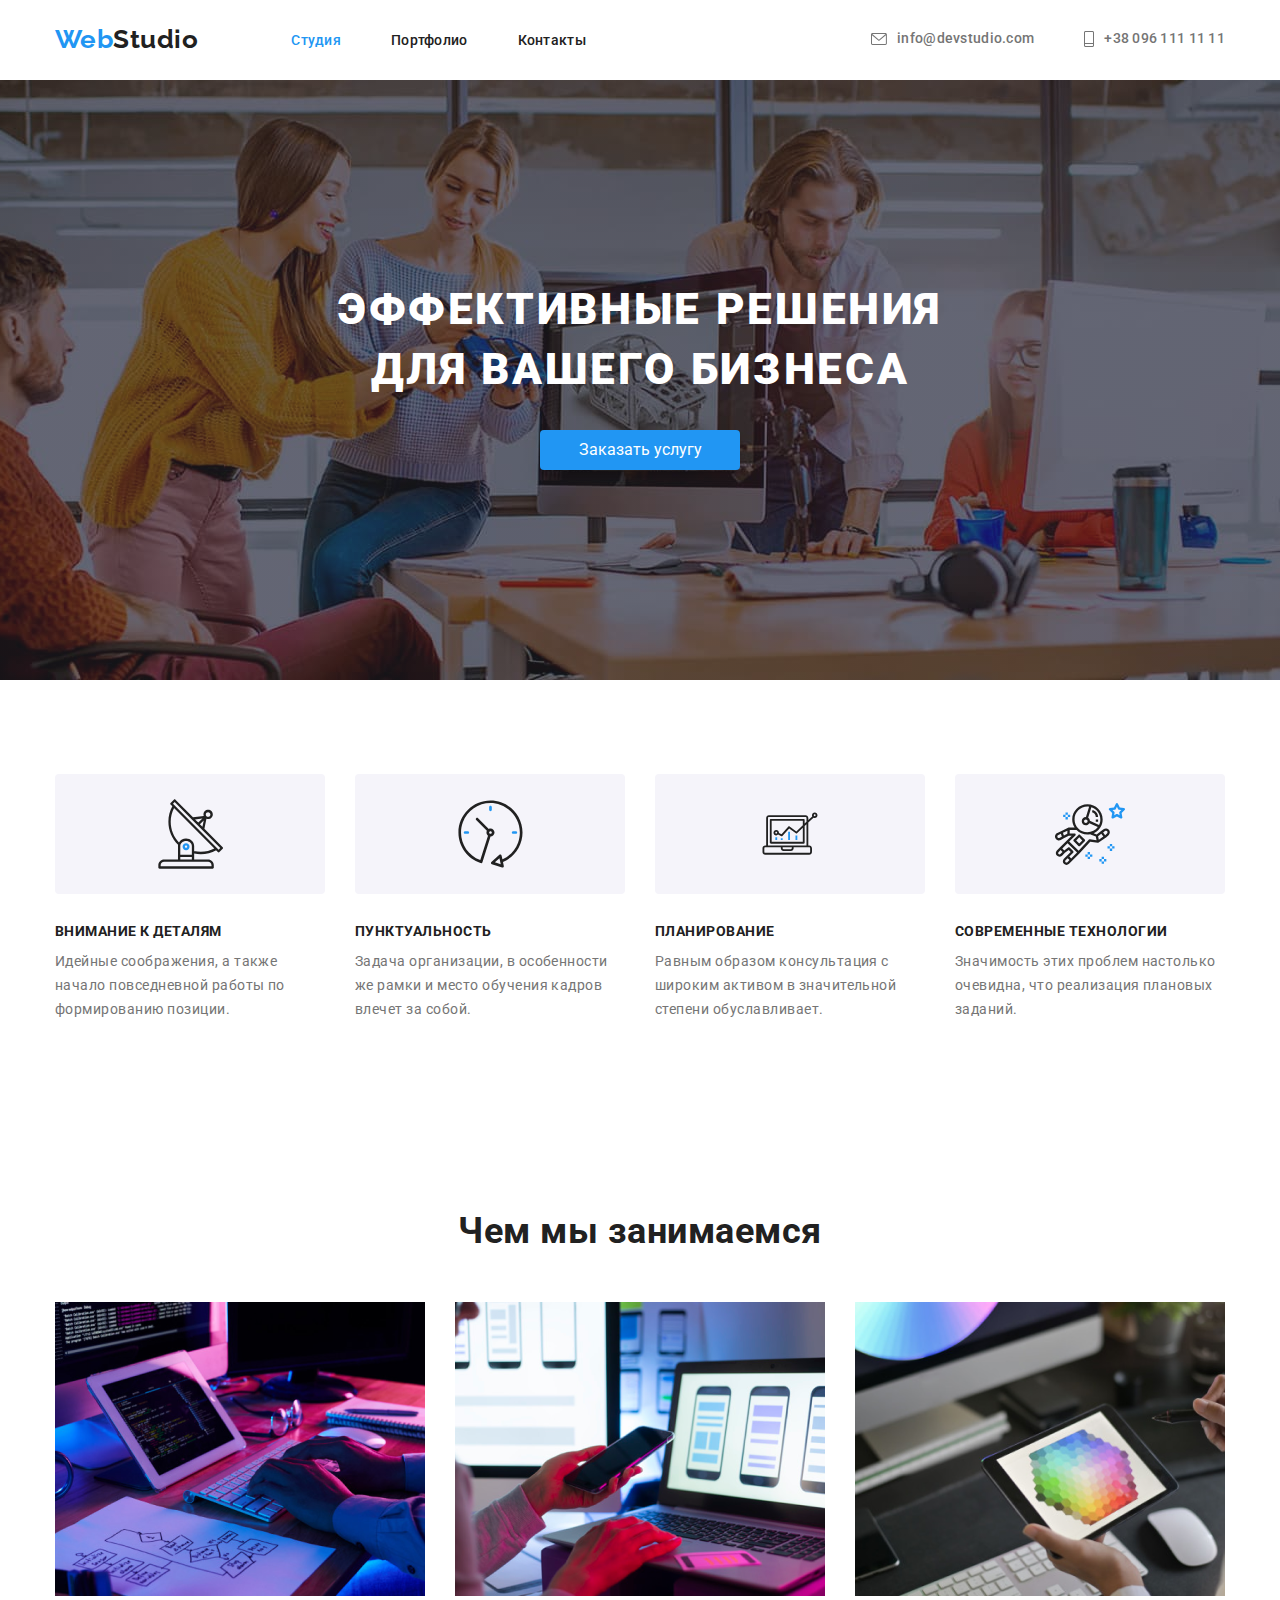
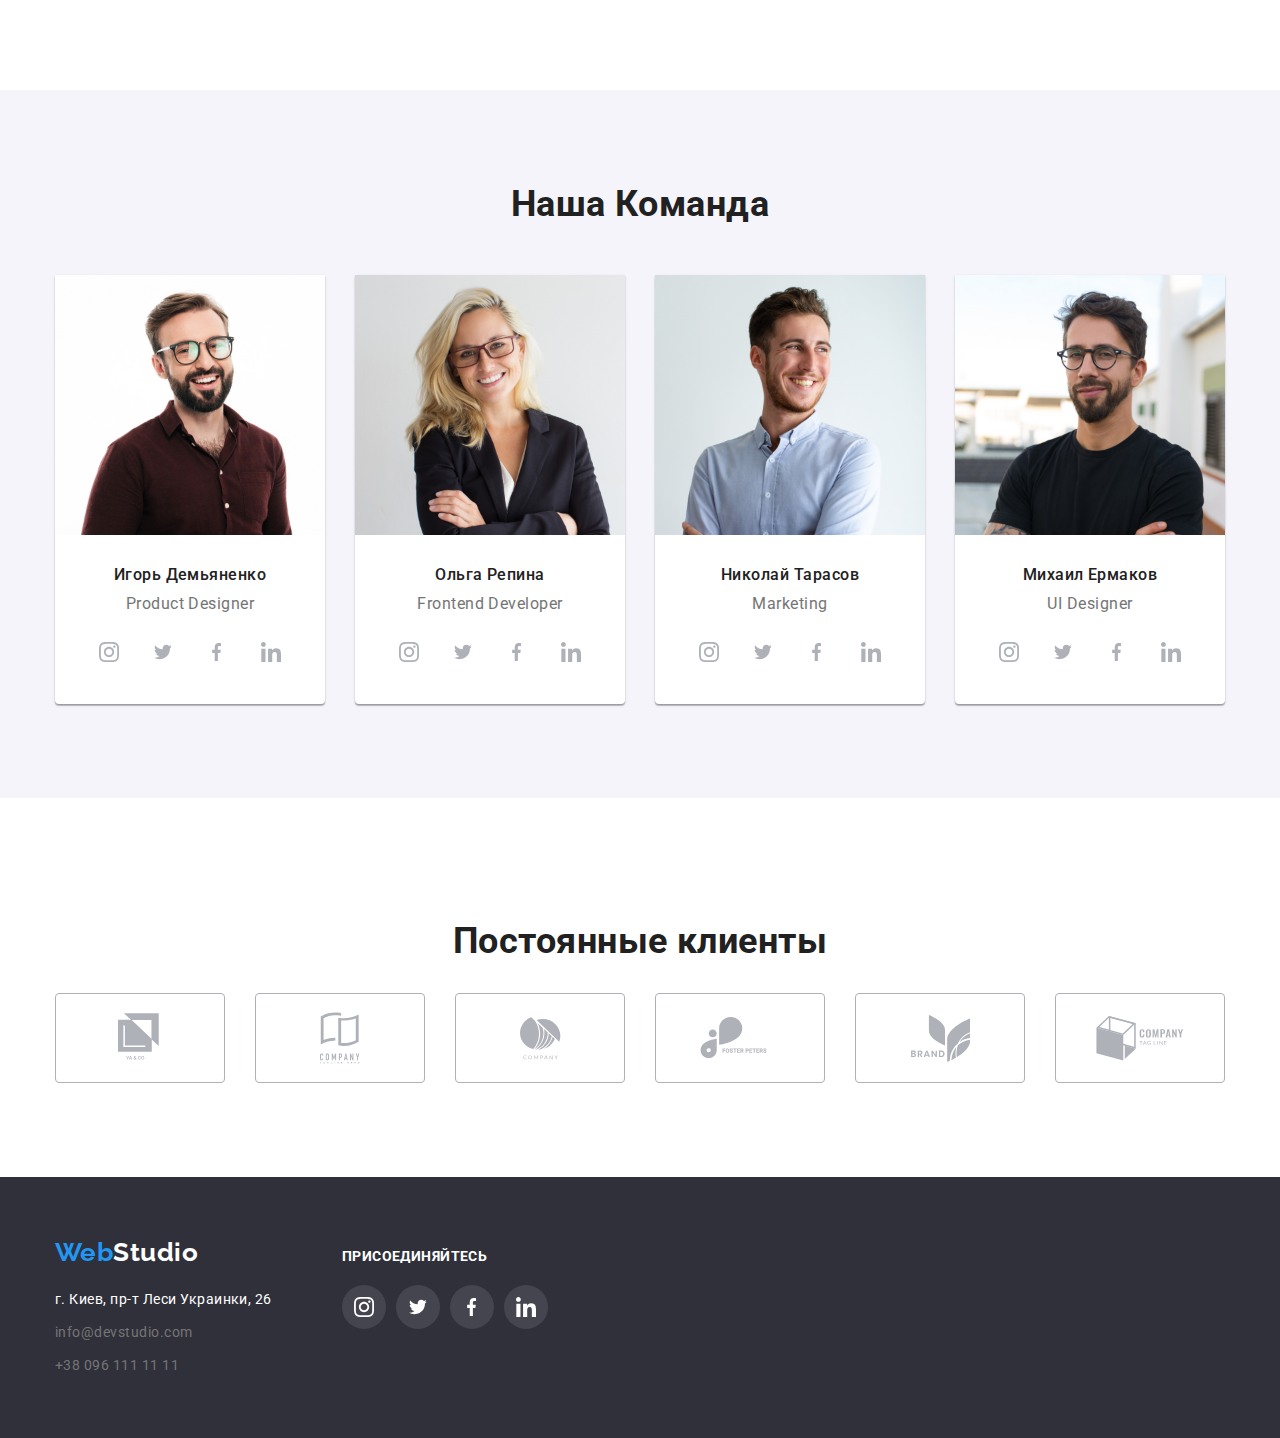
==== index.html @ e559a05e "Перенос 4дз на 5дз" ====
<!DOCTYPE html>
<html lang="ru">

<head>
    <meta charset="UTF-8">
    <meta name="viewport" content="width=device-width, initial-scale=1.0">
    <title>Студия</title>
    <link rel="preconnect" href="https://fonts.gstatic.com">
    <link href="https://fonts.googleapis.com/css2?family=Raleway:wght@700&family=Roboto:ital,wght@0,400;0,500;0,700;1,900&display=swap"
        rel="stylesheet">
        <link rel="stylesheet" href="https://cdnjs.cloudflare.com/ajax/libs/modern-normalize/1.0.0/modern-normalize.min.css">
    <link rel="stylesheet" href="./css/style.css">

</head>

<body>
    <!-- headbar -->
    <header>
        <div class="container">
        <nav class="navigation">
            <a href="./index.html"class="logo"> <span class="web">Web</span>Studio</a>

            <ul class="site-nav list">
                <li class="item" >
                    <a class="link blue" href="./index.html">Студия</a>

                </li>
                <li class="item" >
                    <a href="./portfolio.html" class="link">Портфолио</a>
                </li>
                <li class="item" >
                    <a href="" class="link">Контакты</a>
                </li>
            </ul>
        </nav>
        <ul class="contacts-list list">
            <li class="item">
                <a class="link" href="mailto:info@devstudio.com">
                <svg class="icon-mail">
                    <use href="./img/sprite-icon.svg#icon-envelope"></use>
                </svg>
                    info@devstudio.com
               </a>
            </li>
            <li class="item">
                
                <a class="link" href="tel:+380961111111">
                    <svg class="icon-tel">
                        <use href="./img/sprite-icon.svg#icon-tel"></use>
                    </svg>
                    +38 096 111 11 11</a>
            </li>
        </ul>
        </div>
        

        

    </header>
    <!-- Заголовок качеств -->
        
            <section class="hero overlay">
            
                <div class="container">
                        <h1 class="title">Эффективные решения для вашего бизнеса</h1>
                        <button class="button">Заказать услугу</button>
                    
                </div>
            </section>
        

    <!-- Качества команды -->
    
     <section class="qualities">
            <div class="container">
         <!-- <h2 class="hide-title"></h2> -->
                    <ul class="qualities-list list">
                        <li class="item">
                            <div class="qualities-icon">
                                <svg class="icon-antenna" width="65" height="70"> 
                                    <use href="./img/sprite-icon.svg#icon-Group" ></use>
                                </svg>
                            </div>
                                <h3 class="title">Внимание к деталям</h3>
                                <p class="text">Идейные соображения, а также начало повседневной работы по формированию позиции.</p>
                            
                        </li>
                    

                    
                        <li class="item">
                            <div class="qualities-icon"> 
                                <svg class="icon-clock" width="67" height="70">
                                    <use href="./img/sprite-icon.svg#icon-clock"></use>
                                </svg>
                            </div>
                                <h3  class="title">Пунктуальность</h3>
                                <p class="text">Задача организации, в особенности же рамки и место обучения кадров влечет за собой.</p>
                            
                        </li>
                    

                    
                        <li class="item"> 
                            <div class="qualities-icon">
                                <svg class="icon-pc" width="70" height="55">
                                    <use href="./img/sprite-icon.svg#icon-diagram"></use>
                                </svg>
                            </div>
                                <h3  class="title">Планирование</h3>
                                <p class="text">Равным образом консультация с широким активом в значительной степени обуславливает.</p>
                            
                        </li>
                    

                    
                        <li class="item">
                            <div class="qualities-icon">
                                <svg class="icon-cosmo"  width="70" height="70">
                                    <use href="./img/sprite-icon.svg#icon-astronaut"></use>
                                </svg>
                            </div>
                                <h3  class="title">Современные технологии</h3>
                                <p class="text">Значимость этих проблем настолько очевидна, что реализация плановых заданий.</p>
                        </li>
                    </ul>
                    
             </div>
        </section>
    
            <!-- product-work -->
            
        <section class="product-work">
            <div class="container">
                <h2 class="title">Чем мы занимаемся</h2>
                <ul class="work-list list">
                    <li class="item"><img src="./img/our-work/img1.png" alt="Клавиатура и планшет" width="370" height="294"></li>
                    <li class="item"><img src="./img/our-work/img2.png" alt="Телефон и компютер" width="370" height="294"></li>
                    <li class="item"><img src="./img/our-work/img3.png " alt="Человек и планшет" width="370" height="294"></li>
                </ul>
            </div>
        </section>
   


    <!-- team-section -->
    
            <section class="team-section">
                <div class="container">
                    <h2 class="title">Наша Команда</h2>
                        <ul class="team-list list">
                            <li class="item">
                                    <img class="img-team" src="./img/ourteam/Игорь-Демьяненко.jpg" alt="Игорь-Демьяненко" width="270" height="260">
                        <div class="padding-studio">
                                    <h3 class="name-title">Игорь Демьяненко</h3>
                                    <p class="text">Product Designer</p>
                                
                                <ul class="social-list list">
                                    <li class="social-item">
                                        <a class="social-link" href="">
                                            <svg class="social-icon" width="20" height="20">
                                                <use href="./img/sprite-icon.svg#icon-instagram"></use>
                                            </svg>
                                        </a>
                                    </li>
                                    <li class="social-item">
                                        <a class="social-link" href="">
                                            <svg class="social-icon" width="20" height="16">
                                                <use href="./img/sprite-icon.svg#icon-twitter"></use>
                                            </svg>
                                        </a>
                                    </li>
                                    <li class="social-item">
                                        <a class="social-link" href="">
                                            <svg class="social-icon" width="10" height="20">
                                                <use href="./img/sprite-icon.svg#icon-facebook"></use>
                                            </svg></a>
                                    </li>
                                    <li class="social-item">
                                        <a class="social-link" href="">
                                            <svg class="social-icon" width="20" height="20">
                                                <use href="./img/sprite-icon.svg#icon-linkedin"></use>
                                            </svg>
                                        </a>
                                    </li>
                                </ul>
                        </div>
                                    
                            </li>
                                        

                            <li class="item">
                                <img class="img-team" src="./img/ourteam/Ольга-Репина.jpg" alt="Ольга-Репина" width="270" height="260">
                            <div class="padding-studio">
                                    <h3 class="name-title">Ольга Репина</h3>
                                <p class="text">Frontend Developer</p>
                                <ul class="social-list list">
                                    <li class="social-item">
                                        <a class="social-link" href="">
                                            <svg class="social-icon" width="20" height="20">
                                                <use href="./img/sprite-icon.svg#icon-instagram"></use>
                                            </svg>
                                        </a>
                                    </li>
                                    <li class="social-item">
                                        <a class="social-link" href="">
                                            <svg class="social-icon" width="20" height="16">
                                                <use href="./img/sprite-icon.svg#icon-twitter"></use>
                                            </svg>
                                        </a>
                                    </li>
                                    <li class="social-item">
                                        <a class="social-link" href="">
                                            <svg class="social-icon" width="10" height="20">
                                                <use href="./img/sprite-icon.svg#icon-facebook"></use>
                                            </svg></a>
                                    </li>
                                    <li class="social-item">
                                        <a class="social-link" href="">
                                            <svg class="social-icon" width="20" height="20">
                                                <use href="./img/sprite-icon.svg#icon-linkedin"></use>
                                            </svg>
                                        </a>
                                    </li>
                                </ul>
                            </div>

                            </li>

                            <li class="item">
                                <img class="img-team" src="./img/ourteam/Николай-Тарасов.jpg" alt="Николай-Тарасов" width="270" height="260">
                                <div class="padding-studio">
                                    <h3 class="name-title">Николай Тарасов</h3>
                                    <p class="text">Marketing</p>
                                    <ul class="social-list list">
                                        <li class="social-item">
                                            <a class="social-link" href="">
                                                <svg class="social-icon" width="20" height="20">
                                                    <use href="./img/sprite-icon.svg#icon-instagram"></use>
                                                </svg>
                                            </a>
                                        </li>
                                        <li class="social-item">
                                            <a class="social-link" href="">
                                                <svg class="social-icon" width="20" height="16">
                                                    <use href="./img/sprite-icon.svg#icon-twitter"></use>
                                                </svg>
                                            </a>
                                        </li>
                                        <li class="social-item">
                                            <a class="social-link" href="">
                                                <svg class="social-icon" width="10" height="20">
                                                    <use href="./img/sprite-icon.svg#icon-facebook"></use>
                                                </svg></a>
                                        </li>
                                        <li class="social-item">
                                            <a class="social-link" href="">
                                                <svg class="social-icon" width="20" height="20">
                                                    <use href="./img/sprite-icon.svg#icon-linkedin"></use>
                                                </svg>
                                            </a>
                                        </li>
                                    </ul>
                                </div>
                            </li>

                            <li class="item">
                                <img class="img-team" src="./img/ourteam/Михаил-Ермаков.jpg" alt="Михаил-Ермаков" width="270" height="260">
                                <div class="padding-studio">
                                    <h3 class="name-title">Михаил Ермаков</h3>
                                    <p class="text">UI Designer</p>
                                    <ul class="social-list list">
                                        <li class="social-item">
                                            <a class="social-link" href="">
                                                <svg class="social-icon" width="20" height="20">
                                                    <use href="./img/sprite-icon.svg#icon-instagram"></use>
                                                </svg>
                                            </a>
                                        </li>
                                        <li class="social-item">
                                            <a class="social-link" href="">
                                                <svg class="social-icon" width="20" height="16">
                                                    <use href="./img/sprite-icon.svg#icon-twitter"></use>
                                                </svg>
                                            </a>
                                        </li>
                                        <li class="social-item">
                                            <a class="social-link" href="">
                                                <svg class="social-icon" width="10" height="20">
                                                    <use href="./img/sprite-icon.svg#icon-facebook"></use>
                                                </svg></a>
                                        </li>
                                        <li class="social-item">
                                            <a class="social-link" href="">
                                                <svg class="social-icon" width="20" height="20">
                                                    <use href="./img/sprite-icon.svg#icon-linkedin"></use>
                                                </svg>
                                            </a>
                                        </li>
                                    </ul>
                                </div>
                            </li>

                        </ul>
                </div>
            </section>

        <section class="clients">
        <div class="container">
            <h2 class="title">Постоянные клиенты</h2>
            <ul class="clients-list list">
                <li class="clients-item" >
                    <a class="clients-link" href="">
                        <svg class="clients-icon"  width="45" height="50">
                            <use href="./img/sprite-icon.svg#icon-ya-co"></use>
                        </svg>
                    </a>
                </li>

                <li class="clients-item" >
                    <a class="clients-link" href="">
                        <svg class="clients-icon" width="40" height="52">
                            <use href="./img/sprite-icon.svg#icon-tagline"></use>
                        </svg>
                    </a>
                </li>

                <li class="clients-item" >
                    <a class="clients-link" href="">
                        <svg class="clients-icon" width="41" height="43">
                            <use href="./img/sprite-icon.svg#icon-company"></use>
                        </svg>
                    </a>
                </li>

                <li class="clients-item" >
                    <a class="clients-link" href="">
                        <svg class="clients-icon" width="80" height="42">
                            <use href="./img/sprite-icon.svg#icon-fooster-peters"></use>
                        </svg>
                    </a>
                </li>

                <li class="clients-item" >
                    <a class="clients-link" href="">
                        <svg class="clients-icon" width="59" height="47">
                            <use href="./img/sprite-icon.svg#icon-brand"></use>
                        </svg>
                </a>  
                </li>

                <li class="clients-item" >
                    <a class="clients-link" href="">
                        <svg class="clients-icon" width="88" height="45">
                            <use href="./img/sprite-icon.svg#icon-tagline1"></use>
                        </svg>
                    </a>
                </li>
            </ul>
        </div>
        </section>
    

    <!--footer-->

    <footer class="footer">
        <div class="container footer-info">
            <div class="footer-contacts">
                <a href="index.html" class="logo"> <span class="web">Web</span><span class="studio">Studio</span></a>

                <address>
                    <p class="address">г. Киев, пр-т Леси Украинки, 26</p>
                    <ul class="list">
                        <li class="item">
                            <a class="info" href="mailto:info@devstudio.com">info@devstudio.com</a>
                        </li>   

                         <li class="item">
                             <a class="info" href="tel:+380961111111">+38 096 111 11 11</a>
                        </li>   
                    </ul>

                </address>
            </div>
        
    
         

         <div class="social-footer">
             <b class="title">Присоединяйтесь</b>
            <ul class="social-list-ft list">
                <li class="ft-item">
                    <a class="ft-link" href="">
                        <svg class="ft-icon" width="20" height="20">
                            <use href="./img/sprite-icon.svg#icon-ft-instagram"></use>
                        </svg>
                    </a>
                </li>
                <li class="ft-item">
                    <a class="ft-link" href="">
                        <svg class="ft-icon" width="20" height="16">
                            <use href="./img/sprite-icon.svg#icon-ft-twitter"></use>
                        </svg>
                    </a>
                </li>
                <li class="ft-item">
                    <a class="ft-link" href="">
                        <svg class="ft-icon" width="10" height="20">
                            <use href="./img/sprite-icon.svg#icon-ft-facebook"></use>
                        </svg></a>
                </li>
                <li class="ft-item">
                    <a class="ft-link" href="">
                        <svg class="ft-icon" width="20" height="20">
                            <use href="./img/sprite-icon.svg#icon-ft-linkedin"></use>
                        </svg>
                    </a>
                </li>
            </ul>
        </div>
    </div>
        </footer>
        
    

</body>

</html>
---- css/style.css ----
/* #212121; цвет основного текста */

/* #757575; вторичный цвет текста */

/* #2196F3; цвет логотипа */

/* #ffffff цвет внутри кнопки */

/* rgba(255, 255, 255, 0.6); цвет подвала имейл и телефон */

/* #2F303A; фон решения безнеса */

/* #F5F4FA фон наша команда */

/* logo-style */

:root {
  --general-color-text: #757575;
  --title-text-color: #212121;
  --accent-color: #2196f3;
  --contacts-color: rgba(255, 255, 255, 0.6);
  --background-color-blue: #2f303a;
  --text-title-white: #ffffff;
  --bgc-button: #e5e5e5;
  --bgc-team: #f5f4fa;
  --social-icon: #afb1b8;
}
/* Body */
body {
  background-color: #ffffff;
  color: var(--general-color-text);
  font-family: roboto, sans-serif;
  letter-spacing: 0.03em;
}

/* logo */
.logo {
  color: #212121;
  font-family: raleway, sans-serif;
  font-style: normal;
  font-weight: 700;
  font-size: 26px;
  line-height: 1.19;
  text-decoration: none;
}

.navigation .logo {
  padding-top: 24px;
  padding-bottom: 25px;
}

.logo .web {
  color: var(--accent-color);
}
.logo .studio {
  color: var(--text-title-white);
}

.list {
  list-style: none;
  padding: 0px;
  margin: 0px;
}

img {
  display: block;
}
.page-header {
  border-bottom: 1px solid #ececec;
}

.container {
  width: 1200px;
  text-align: center;
  margin-right: auto;
  margin-left: auto;
  padding-left: 15px;
  padding-right: 15px;
}
header .container {
  display: flex;
  justify-content: space-between;
  text-align: left;
  align-items: center;
}

.navigation {
  display: flex;
  align-items: center;
}

.logo:hover,
.logo:focus {
  color: var(--accent-color);
}

/* site-nav */

.site-nav {
  display: flex;
  margin-left: 93px;
}

.site-nav .link {
  color: var(--title-text-color);

  font-weight: 500;
  font-size: 14px;
  line-height: 1.14;
  letter-spacing: 0.02em;
  text-decoration: none;

  padding-top: 32px;
  padding-bottom: 32px;
}

.site-nav .item:not(:last-child) {
  margin-right: 50px;
}

.site-nav .link:hover,
.site-nav,
.link:focus {
  color: var(--accent-color);
}
.site-nav .blue {
  color: var(--accent-color);
  text-decoration: none;

  font-weight: 500;
  font-size: 14px;
  line-height: 1.14;
  letter-spacing: 0.02em;
}

/* contacts-list up */
.contacts-list {
  font-weight: 500;
  font-size: 14px;
  line-height: 1.14;
  letter-spacing: 0.02em;

  display: flex;
  margin-left: auto;
  align-items: center;
}

.contacts-list .item:not(:last-child) {
  margin-right: 50px;
}

.contacts-list .link {
  display: flex;
  align-items: center;
  color: var(--general-color-text);
  text-decoration: none;

  padding-top: 24px;
  padding-bottom: 25px;
}

.contacts-list .link:hover,
.contacts-list .link:focus {
  color: var(--accent-color);
}

.contacts-list .icon-mail {
  width: 16px;
  height: 12px;
  fill: currentColor;
  margin-right: 10px;
}

.contacts-list .icon-tel {
  width: 10px;
  height: 16px;
  fill: currentColor;
  margin-right: 10px;
}

/* Hero */
.hero {
  background-color: var(--background-color-blue);
  text-align: center;
  padding-top: 200px;
  padding-bottom: 200px;
}

.overlay {
  max-width: 1600px;
  height: 600px;
  margin-left: auto;
  margin-right: auto;
  background-image: linear-gradient(
      to right,
      rgba(47, 48, 58, 0.4),
      rgba(47, 48, 58, 0.4)
    ),
    url("../img/hero/bgi-hero.jpg");
  background-position: center;
  background-repeat: no-repeat;
}
/* width: 1600px;
    height: 600px;
    margin-right: auto;
    margin-left: auto;
    padding-top: 200px;
    padding-bottom: 200px;

    text-align: center;

    background-position: center;
    background-color: var(--hero-bg-color);
    background-image: linear-gradient(
     to right, 
     rgba(47, 48, 58, 0.4),
     rgba(47, 48, 58, 0.4)),
     url('../images/hero-bg-image/Img-1.jpg'); 

    border: 1px solid #000000; */

.hero .container {
  max-width: 696px;
}
.hero .title {
  color: var(--text-title-white);

  font-weight: 900;
  font-size: 44px;
  line-height: 1.36;

  letter-spacing: 0.06em;
  text-transform: uppercase;

  margin-top: 0px;
  margin-bottom: 30px;
}
/* Button Hero */
.button {
  color: #ffffff;
  background-color: #2196f3;
  display: inline-block;
  box-shadow: 0px 4px 4px rgba(0, 0, 0, 0.15);
  border: 1px solid transparent;
  border-radius: 4px;
  padding: 10px 32px;

  cursor: pointer;

  width: 200px;
}

/* qualities */

.qualities,
.product-work,
.team-section,
.portfolio-section,
.clients {
  padding-top: 94px;
  padding-bottom: 94px;
}

.qualities-list {
  display: flex;
}

.team-section .item:not(:last-child),
.product-work .item:not(:last-child),
.qualities .item:not(:last-child) {
  margin-right: 30px;
}
.qualities .item {
  text-align: left;

  width: 270px;
}
.qualities .qualities-icon {
  display: flex;
  justify-content: center;
  align-items: center;
  background-color: var(--bgc-team);
  border-radius: 4px;
  width: 270px;
  height: 120px;
  text-align: center;
}

.qualities .title {
  color: var(--title-text-color);

  font-weight: 700;
  font-size: 14px;
  line-height: 1.14;
  text-transform: uppercase;

  margin-top: 30px;
  margin-bottom: 10px;
}
.qualities .text {
  font-weight: 400;
  font-size: 14px;
  line-height: 1.71;
  margin-top: 0;
  margin-bottom: 0;
}

/* product-work */
.product-work .work-list {
  display: flex;
}

.product-work .title {
  color: var(--title-text-color);

  font-weight: 700;
  font-size: 36px;
  line-height: 42px;
  text-align: center;

  margin-top: 0px;
  margin-bottom: 50px;
}

/* team-section */
.team-list {
  display: flex;
}

.team-section .title {
  color: var(--title-text-color);

  font-weight: 700;
  font-size: 36px;
  line-height: 1.16;
  text-align: center;

  margin-top: 0px;
  margin-bottom: 50px;
}

.img-team {
  margin-top: 0px;
  margin-bottom: 0px;
}

.team-section .padding-studio {
  padding: 30px 32px;
}
.team-section .name-title {
  color: var(--title-text-color);
  font-weight: 500;
  font-size: 16px;
  line-height: 1.19;

  margin-top: 0px;
  margin-bottom: 10px;
}

.team-section .text {
  font-weight: 400;
  font-size: 16px;
  line-height: 1.19;

  margin-top: 0px;
  margin-bottom: 16px;
}

.team-section {
  background-color: var(--bgc-team);
}

.team-section .item {
  background-color: #fff;
  width: 270px;

  box-shadow: 0px 1px 3px rgba(0, 0, 0, 0.12), 0px 1px 1px rgba(0, 0, 0, 0.14),
    0px 2px 1px rgba(0, 0, 0, 0.2);
  border-radius: 0px 0px 4px 4px;
}

.team-section .social-list {
  display: flex;
  justify-content: center;
}

.team-section .social-item {
  width: 44px;
  height: 44px;
}

.team-section .social-item:not(:last-child) {
  margin-right: 10px;
}
.team-section .social-link {
  display: flex;
  justify-content: center;
  align-items: center;
  width: 100%;
  height: 100%;
  color: var(--social-icon);
  border-radius: 50%;
}

.team-section .social-link:hover,
.team-section .social-link:focus {
  background-color: var(--accent-color);
  color: var(--text-title-white);
}

.team-section .social-icon {
  fill: currentColor;
}

/* clients */
.clients .title {
  color: var(--title-text-color);

  font-weight: 700;
  font-size: 36px;
  line-height: 1.16;
  text-align: center;
}

.clients .clients-list {
  display: flex;
  justify-content: center;
}

.clients .clients-item {
  width: 170px;
  height: 90px;
}

.clients .clients-item:not(:last-child) {
  margin-right: 30px;
}

.clients .clients-link {
  display: flex;
  justify-content: center;
  align-items: center;
  color: var(--social-icon);
  width: 100%;
  height: 100%;
  border: 1px solid #afb1b8;
  border-radius: 4px;
}

.clients .clients-link:hover,
.clients .clients-link:focus {
  color: var(--accent-color);
  border: 1px solid var(--accent-color);
  border-radius: 4px;
}

.clients .clients-icon {
  fill: currentColor;
}
/* Footer */
.footer {
  background-color: var(--background-color-blue);
  padding-top: 60px;
  padding-bottom: 60px;
}
.footer .footer-info {
  display: flex;
  align-items: baseline;
}

.footer .footer-contacts {
  margin-right: 70px;
}

.footer .item:first-child {
  display: block;
  margin-bottom: 9px;
}

.footer .logo {
  display: inline-block;
  margin-top: 0px;
  margin-bottom: 20px;
}

.footer .container {
  text-align: left;

  margin-bottom: 0px;
}

.footer .address {
  color: var(--text-title-white);

  font-style: normal;
  font-weight: 400;
  font-size: 14px;
  line-height: 1.71;
  margin-bottom: 9px;
  margin-top: 0px;
}

.footer .info {
  color: var(--general-color-text);
  font-style: normal;
  font-weight: 400;
  font-size: 14px;
  line-height: 1.71;
  text-decoration: none;
}
/* Footer icon */

.social-footer .title {
  display: inline-block;
  font-weight: 700;
  font-size: 14px;
  line-height: 1.14;
  letter-spacing: 0.03em;
  text-transform: uppercase;

  color: var(--text-title-white);

  margin-bottom: 20px;
}

.social-footer .social-list-ft {
  display: flex;
}

.social-footer .ft-item {
  width: 44px;
  height: 44px;
}

.social-footer .ft-item:not(:last-child) {
  margin-right: 10px;
}

.social-footer .ft-link {
  display: flex;
  justify-content: center;
  align-items: center;
  width: 100%;
  height: 100%;
  background-color: rgba(255, 255, 255, 0.1);
  color: var(--text-title-white);
  border-radius: 50%;
}

.social-footer .ft-link:hover,
.social-footer .ft-link:focus {
  background-color: var(--accent-color);
}

.social-footer .ft-icon {
  fill: currentColor;
}

/* Portfolio HTML */
/* filter portfolio */

.filter-button {
  display: flex;
  justify-content: center;
  margin-bottom: 50px;
}

.filter-button .link {
  color: var(--title-text-color);
  background-color: var(--bgc-team);

  font-weight: 500;
  font-size: 16px;
  line-height: 1.62;

  display: inline-block;
  border: 1px solid transparent;
  border-radius: 4px;
  padding: 6px 22px;
  cursor: pointer;
}

.filter-button .btn-list:not(:last-child) {
  margin-right: 8px;
}

.filter-button .link:hover,
.filter-button .link:focus {
  background-color: var(--accent-color);
  color: var(--text-title-white);
}
button {
  font-family: inherit;
}

/* h1 portfolio */
.hide-title {
  visibility: hidden;
}

/* portfolio cards */
.portfolio {
  display: flex;
  flex-wrap: wrap;
}
.portfolio .padding-portfolio {
  padding: 20px 24px;
  text-align: left;
}

.portfolio .item {
  width: 370px;
  margin-right: 30px;
  margin-bottom: 30px;
  border: 1px solid #eeeeee;
}

.portfolio .item.item:nth-child(3n) {
  margin-right: 0px;
}

.portfolio .item:nth-last-child(-n + 3) {
  margin-bottom: 0px;
}

.img-port {
  margin-top: 0px;
  margin-bottom: 20px;
}

.portfolio .title {
  color: var(--title-text-color);

  font-weight: 700;
  font-size: 18px;
  line-height: 2;
  letter-spacing: 0.06em;
  margin-bottom: 4px;
  margin-top: 0;
}

.portfolio .text {
  font-weight: 400;
  font-size: 16px;
  line-height: 1.87;
  margin: 0;
}

.portfolio .link {
  display: block;
  text-decoration: none;
}

.portfolio .link:hover,
.portfolio .link:focus {
  box-shadow: 0px 1px 1px rgba(0, 0, 0, 0.12), 0px 4px 4px rgba(0, 0, 0, 0.06),
    1px 4px 6px rgba(0, 0, 0, 0.16);
}

.portfolio .link:visited {
  color: var(--general-color-text);
}

.portfolio .section {
  width: 370px;
  height: 404px;
}
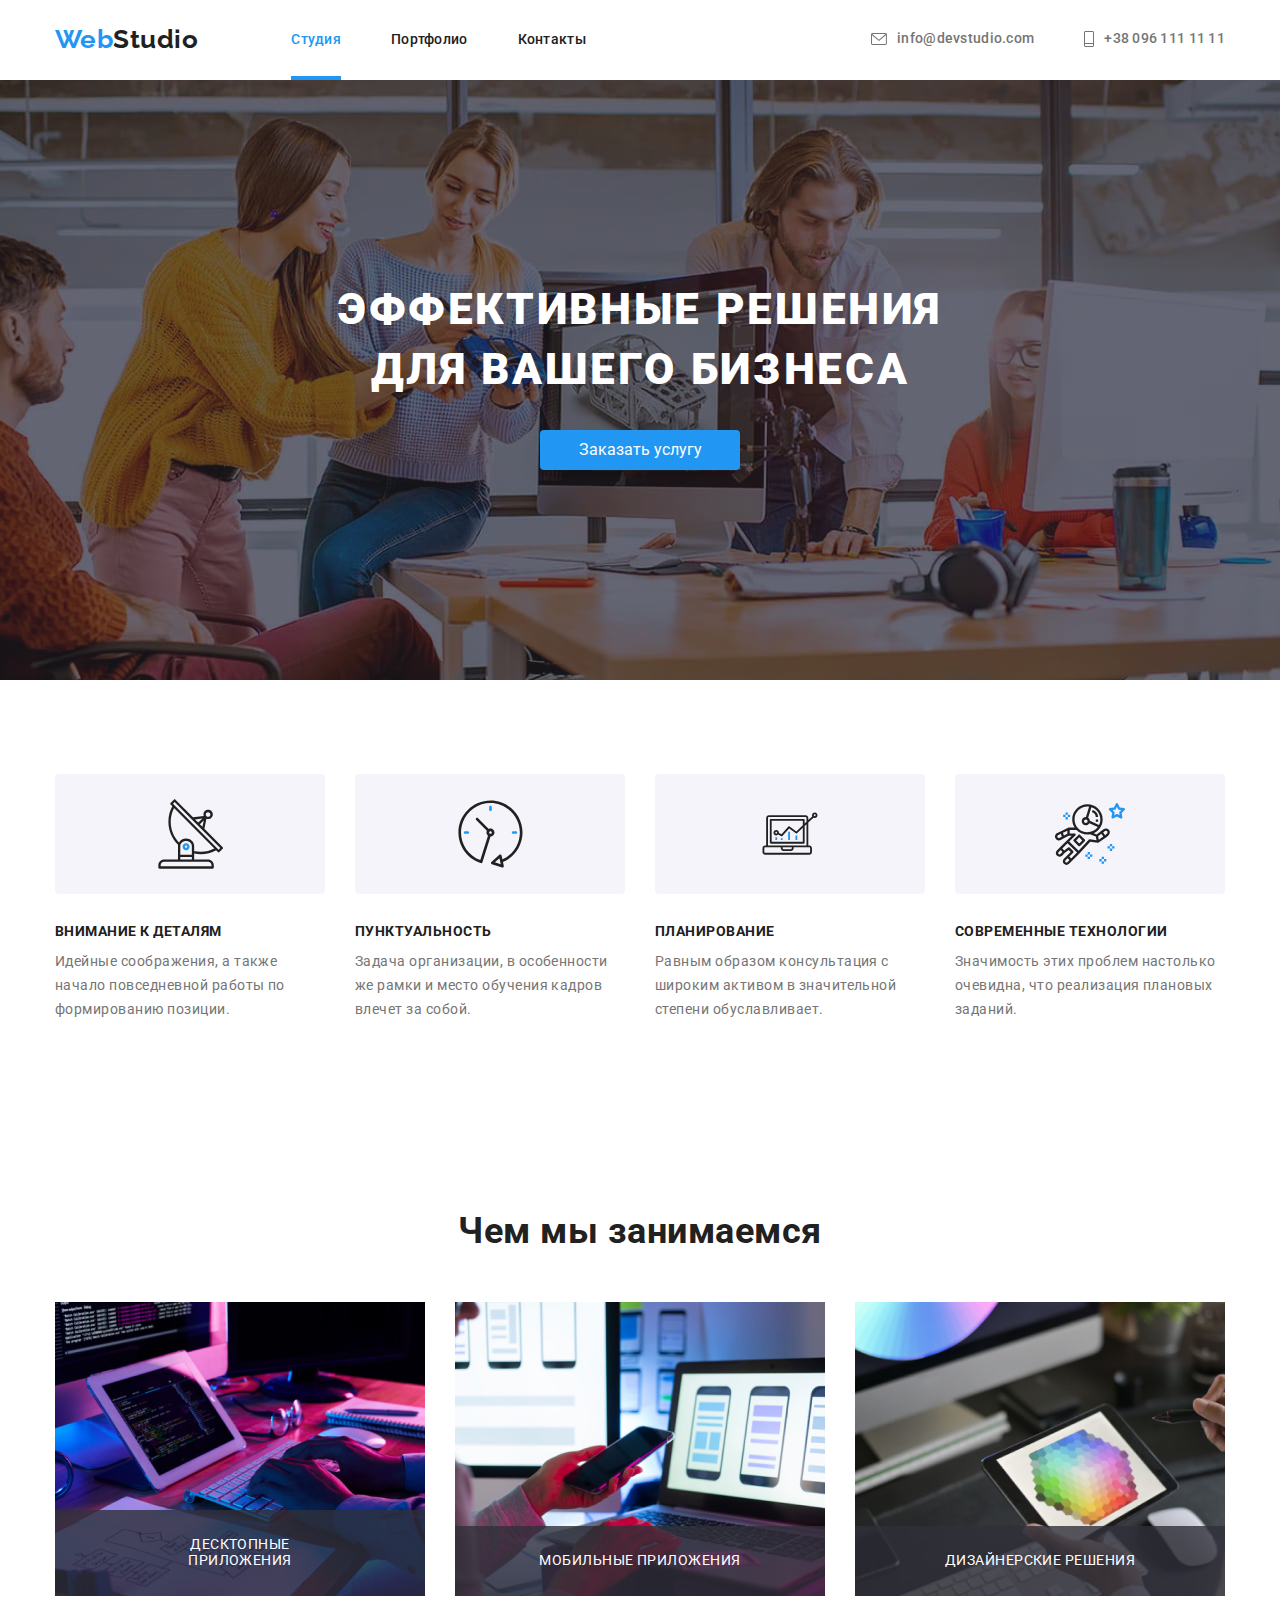
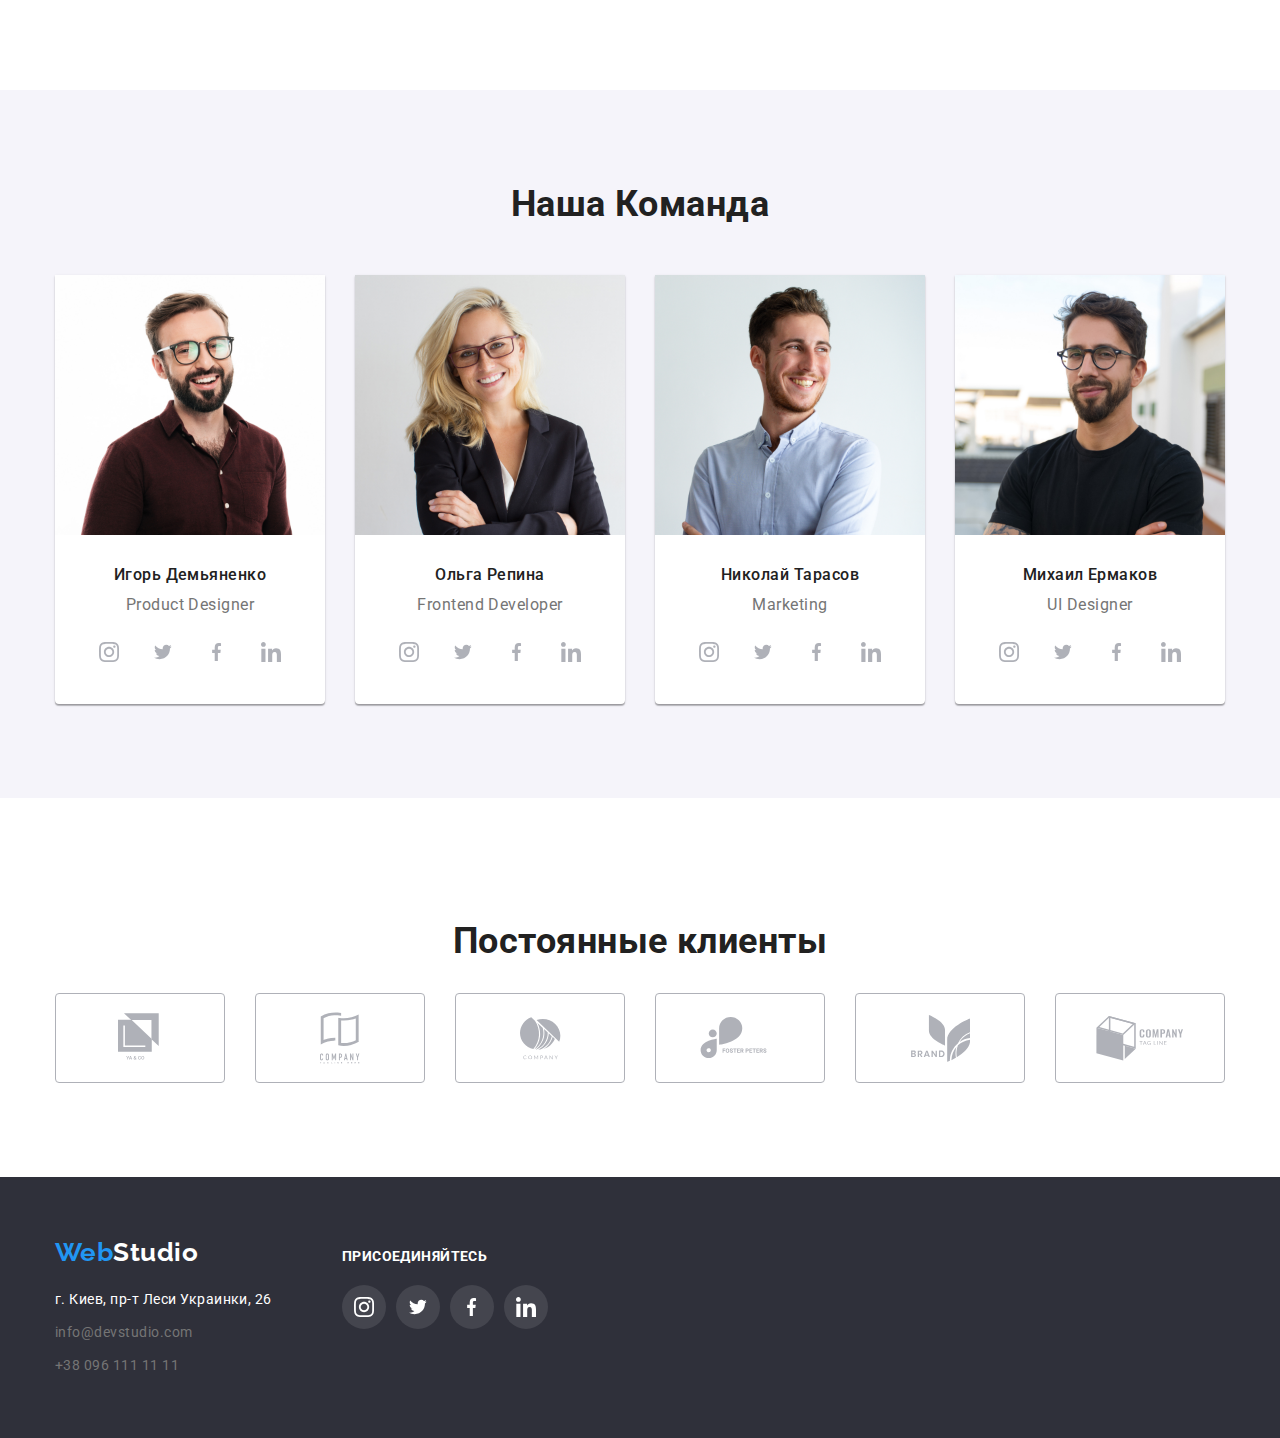
==== commit fc5d5715: "hm5" ====
--- a/index.html
+++ b/index.html
@@ -18,11 +18,11 @@
     <header>
         <div class="container">
         <nav class="navigation">
-            <a href="./index.html"class="logo"> <span class="web">Web</span>Studio</a>
+            <a href="./index.html" class="logo"> <span class="web">Web</span>Studio</a>
 
             <ul class="site-nav list">
                 <li class="item" >
-                    <a class="link blue" href="./index.html">Студия</a>
+                    <a class="link current" href="./index.html">Студия</a>
 
                 </li>
                 <li class="item" >
@@ -63,8 +63,7 @@
             
                 <div class="container">
                         <h1 class="title">Эффективные решения для вашего бизнеса</h1>
-                        <button class="button">Заказать услугу</button>
-                    
+                        <button class="button" data-modal-open>Заказать услугу</button>                   
                 </div>
             </section>
         
@@ -134,9 +133,25 @@
             <div class="container">
                 <h2 class="title">Чем мы занимаемся</h2>
                 <ul class="work-list list">
-                    <li class="item"><img src="./img/our-work/img1.png" alt="Клавиатура и планшет" width="370" height="294"></li>
-                    <li class="item"><img src="./img/our-work/img2.png" alt="Телефон и компютер" width="370" height="294"></li>
-                    <li class="item"><img src="./img/our-work/img3.png " alt="Человек и планшет" width="370" height="294"></li>
+                    <li class="item">                       
+                                <img src="./img/our-work/img1.png" alt="Клавиатура и планшет" width="370" height="294">
+                        <div class="product-work-container">
+                                <p class="info">Десктопные приложения</p>                           
+                        </div>
+                        
+                    </li>
+                    <li class="item">
+                        <img src="./img/our-work/img2.png" alt="Телефон и компютер" width="370" height="294">
+                        <div class="product-work-container">
+                            <p class="info">Мобильные приложения</p>
+                        </div>
+                    </li>
+                    <li class="item">
+                        <img src="./img/our-work/img3.png " alt="Человек и планшет" width="370" height="294">
+                        <div class="product-work-container">
+                            <p class="info">Дизайнерские решения</p>
+                        </div>
+                    </li>
                 </ul>
             </div>
         </section>
@@ -420,9 +435,18 @@
         </div>
     </div>
         </footer>
-        
-    
-
+
+        <div class="backdrop is-hidden" data-modal>
+                <div class="modal">
+                    <button type="button" class="close" data-modal-close >
+                        <svg class="icon-close"width="18" height="18">
+                            <use href="./img/sprite-icon.svg#icon-close" ></use>
+                        </svg>
+                    </button>
+                </div>
+        </div>
+
+    <script src="/js/modal.js"></script>
 </body>
 
 </html>--- a/css/style.css
+++ b/css/style.css
@@ -24,6 +24,8 @@
   --bgc-button: #e5e5e5;
   --bgc-team: #f5f4fa;
   --social-icon: #afb1b8;
+  --timing-function: cubic-bezier(0.4, 0, 0.2, 1);
+  --timing250ms: transform 250ms;
 }
 /* Body */
 body {
@@ -102,6 +104,8 @@
 }
 
 .site-nav .link {
+  display: block;
+  position: relative;
   color: var(--title-text-color);
 
   font-weight: 500;
@@ -114,6 +118,22 @@
   padding-bottom: 32px;
 }
 
+.site-nav .current::after {
+  content: "";
+  display: block;
+  width: 100%;
+  height: 4px;
+  background-color: var(--accent-color);
+  position: absolute;
+  left: 0;
+  bottom: 0;
+
+  transition: var(--timing250ms) var(--timing-function);
+}
+
+.site-nav .current:hover::after {
+  transform: scaleX(1.5);
+}
 .site-nav .item:not(:last-child) {
   margin-right: 50px;
 }
@@ -123,7 +143,7 @@
 .link:focus {
   color: var(--accent-color);
 }
-.site-nav .blue {
+.site-nav .current {
   color: var(--accent-color);
   text-decoration: none;
 
@@ -200,24 +220,6 @@
   background-position: center;
   background-repeat: no-repeat;
 }
-/* width: 1600px;
-    height: 600px;
-    margin-right: auto;
-    margin-left: auto;
-    padding-top: 200px;
-    padding-bottom: 200px;
-
-    text-align: center;
-
-    background-position: center;
-    background-color: var(--hero-bg-color);
-    background-image: linear-gradient(
-     to right, 
-     rgba(47, 48, 58, 0.4),
-     rgba(47, 48, 58, 0.4)),
-     url('../images/hero-bg-image/Img-1.jpg'); 
-
-    border: 1px solid #000000; */
 
 .hero .container {
   max-width: 696px;
@@ -250,6 +252,50 @@
   width: 200px;
 }
 
+/* Modal window */
+.backdrop {
+  position: fixed;
+  top: 0;
+  left: 0;
+  width: 100%;
+  height: 100%;
+  opacity: 1;
+  background: rgba(0, 0, 0, 0.2);
+}
+
+.is-hidden {
+  opacity: 0;
+  pointer-events: none;
+}
+
+.modal {
+  position: absolute;
+  top: 50%;
+  left: 50%;
+  transform: translate(-50%, -50%);
+  width: 528px;
+  height: 581px;
+  background-color: var(--text-title-white);
+}
+
+.close {
+  display: flex;
+  justify-content: center;
+  align-items: center;
+  position: absolute;
+  top: 6px;
+  right: 8px;
+  padding: 0;
+  width: 30px;
+  height: 30px;
+  background-color: var(--text-title-white);
+  border: 1px solid rgba(0, 0, 0, 0.1);
+  border-radius: 50%;
+}
+
+.icon-close {
+}
+
 /* qualities */
 
 .qualities,
@@ -322,6 +368,32 @@
   margin-bottom: 50px;
 }
 
+.product-work .item {
+  position: relative;
+}
+
+.product-work .product-work-container {
+  position: absolute;
+  left: 0px;
+  bottom: 0px;
+  padding: 27px 82px;
+  background: rgba(47, 48, 58, 0.8);
+  width: 100%;
+}
+
+.product-work .info {
+  font-weight: 400;
+  font-size: 14px;
+  line-height: 1.14;
+  text-align: center;
+  text-transform: uppercase;
+
+  margin-top: 0px;
+  margin-bottom: 0px;
+
+  color: var(--text-title-white);
+}
+
 /* team-section */
 .team-list {
   display: flex;
@@ -603,10 +675,6 @@
   display: flex;
   flex-wrap: wrap;
 }
-.portfolio .padding-portfolio {
-  padding: 20px 24px;
-  text-align: left;
-}
 
 .portfolio .item {
   width: 370px;
@@ -623,9 +691,50 @@
   margin-bottom: 0px;
 }
 
+.portfolio .link {
+  display: block;
+  text-decoration: none;
+}
+
+.portfolio .link:hover,
+.portfolio .link:focus {
+  box-shadow: 0px 1px 1px rgba(0, 0, 0, 0.12), 0px 4px 4px rgba(0, 0, 0, 0.06),
+    1px 4px 6px rgba(0, 0, 0, 0.16);
+}
+
+.portfolio .link:visited {
+  color: var(--general-color-text);
+}
+
+.portfolio .portfolio-container {
+  position: relative;
+}
+
+.portfolio .text-container {
+  position: absolute;
+  bottom: 0;
+  right: 0;
+  width: 100%;
+  height: 100%;
+  padding: 63px 24px;
+}
+
+.portfolio .info {
+  font-weight: 400;
+  font-size: 18px;
+  line-height: 1.56;
+
+  margin-bottom: 0px;
+  margin-top: 0px;
+}
 .img-port {
   margin-top: 0px;
   margin-bottom: 20px;
+}
+
+.portfolio .padding-portfolio {
+  padding: 20px 24px;
+  text-align: left;
 }
 
 .portfolio .title {
@@ -645,23 +754,3 @@
   line-height: 1.87;
   margin: 0;
 }
-
-.portfolio .link {
-  display: block;
-  text-decoration: none;
-}
-
-.portfolio .link:hover,
-.portfolio .link:focus {
-  box-shadow: 0px 1px 1px rgba(0, 0, 0, 0.12), 0px 4px 4px rgba(0, 0, 0, 0.06),
-    1px 4px 6px rgba(0, 0, 0, 0.16);
-}
-
-.portfolio .link:visited {
-  color: var(--general-color-text);
-}
-
-.portfolio .section {
-  width: 370px;
-  height: 404px;
-}
